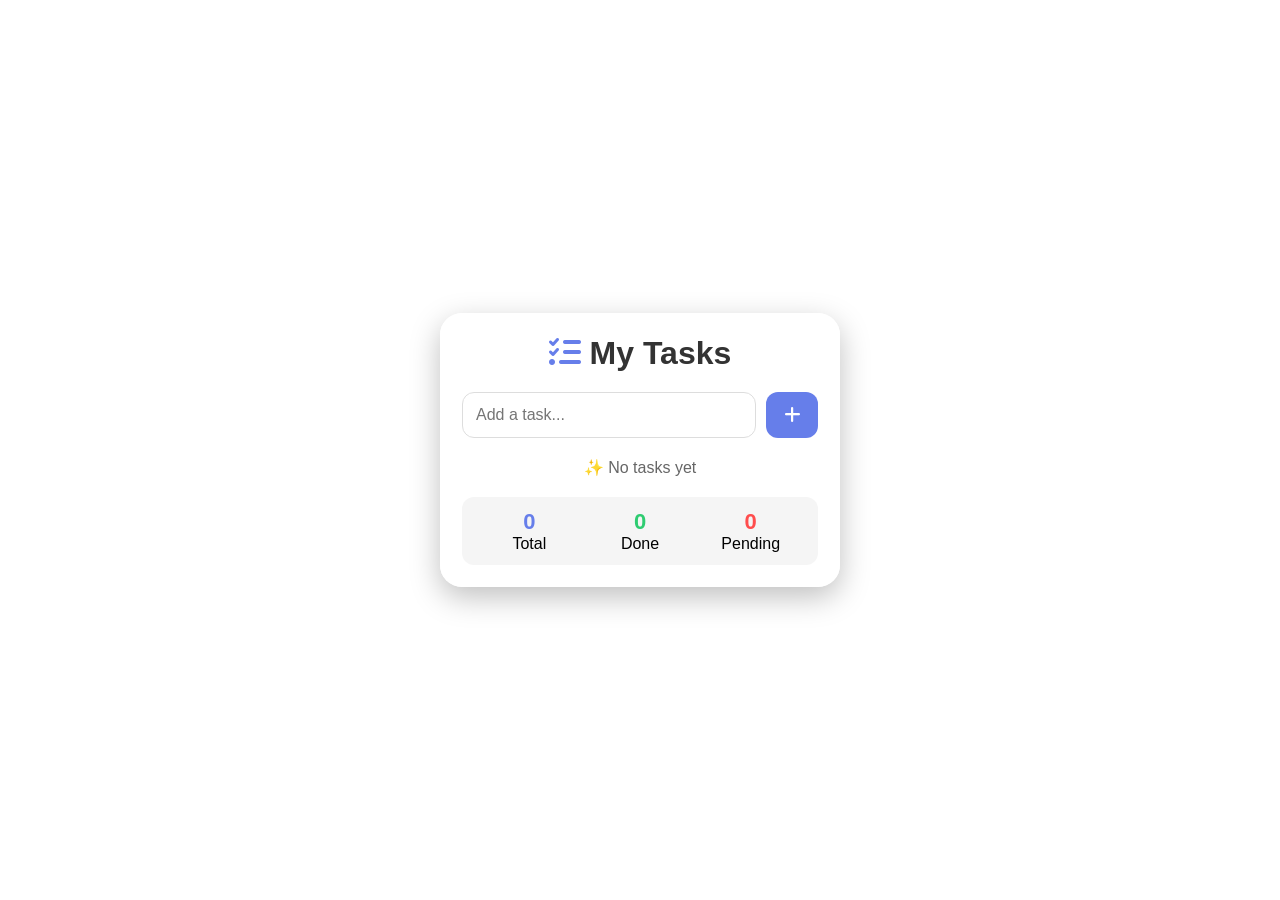
==== index.html @ 92fb32b6 "Add files via upload" ====
<!DOCTYPE html>
<html lang="en">
<head>
<meta charset="UTF-8">
<meta name="viewport" content="width=device-width, initial-scale=1.0">
<title>To Do List</title>

<link rel="stylesheet" href="https://cdnjs.cloudflare.com/ajax/libs/font-awesome/6.5.0/css/all.min.css">

<style>

*{
  margin:0;
  padding:0;
  box-sizing:border-box;
}

body{
  font-family: Arial, sans-serif;
  height:100vh;
  display:flex;
  justify-content:center;
  align-items:center;

  /* 🖼️ الخلفية الجديدة */
  background-image:url('https://img.pikbest.com/backgrounds/20220203/artificial-intelligence-machine-data-technology-concept-banner-webpage-ui-illustration_6262239.jpg!w700wp');

  background-size:cover;
  background-position:center;
  background-repeat:no-repeat;
}

/* ✅ الفورجراوند ثابت */
.app{
  width:400px;
  background:rgba(255,255,255,0.92);
  backdrop-filter:blur(8px);

  padding:22px;
  border-radius:22px;
  box-shadow:0 10px 30px rgba(0,0,0,0.25);
}

h2{
  text-align:center;
  margin-bottom:20px;
  color:#333;
  font-size:32px;
}

.title-icon{
  color:#667eea;
}

.input-box{
  display:flex;
  gap:10px;
}

input{
  flex:1;
  padding:13px;
  border:1px solid #ddd;
  border-radius:12px;
  outline:none;
  font-size:16px;
}

input:focus{
  border-color:#667eea;
}

.add{
  width:52px;
  border:none;
  border-radius:12px;
  background:#667eea;
  color:white;
  cursor:pointer;
  font-size:18px;
}

ul{
  list-style:none;
  margin-top:20px;
}

li{
  display:flex;
  justify-content:space-between;
  align-items:center;
  padding:14px;
  margin-top:12px;
  border-radius:16px;
}

/* 🔴 غير مكتملة */
.pending{
  background:#ffe5e5;
  border-right:6px solid #ff4d4d;
}

/* 🟢 مكتملة */
.done{
  background:#e8fff0;
  border-right:6px solid #2ecc71;
}

.done .task-text{
  text-decoration:line-through;
  opacity:0.6;
}

.task-left{
  display:flex;
  align-items:center;
  gap:12px;
}

.task-text{
  font-size:17px;
  color:#333;
}

.delete{
  border:none;
  background:none;
  color:#ff4d4d;
  font-size:20px;
  cursor:pointer;
}

/* ✅ Switch */

.switch{
  position:relative;
  width:50px;
  height:28px;
}

.switch input{
  display:none;
}

.slider{
  position:absolute;
  inset:0;
  background:#ddd;
  border-radius:30px;
  cursor:pointer;
  transition:0.3s;
}

.slider::before{
  content:"";
  position:absolute;
  width:22px;
  height:22px;
  left:3px;
  top:3px;
  background:white;
  border-radius:50%;
  transition:0.3s;
}

.switch input:checked + .slider{
  background:#667eea;
}

.switch input:checked + .slider::before{
  transform:translateX(22px);
}

.empty{
  text-align:center;
  color:#666;
  margin-top:20px;
}

.stats{
  margin-top:20px;
  display:flex;
  justify-content:space-between;
  background:#f5f5f5;
  padding:12px;
  border-radius:12px;
}

.stats div{
  text-align:center;
  flex:1;
}

.stats span{
  display:block;
  font-size:22px;
  font-weight:bold;
}

.total span{
  color:#667eea;
}

.completed span{
  color:#2ecc71;
}

.pending-stat span{
  color:#ff4d4d;
}

</style>
</head>

<body>

<div class="app">

  <h2>
    <i class="fa-solid fa-list-check title-icon"></i>
    My Tasks
  </h2>

  <div class="input-box">

    <input id="taskInput" placeholder="Add a task..." />

    <button class="add" onclick="addTask()">
      <i class="fa-solid fa-plus"></i>
    </button>

  </div>

  <ul id="list"></ul>

  <div class="stats">

    <div class="total">
      <span id="total">0</span>
      Total
    </div>

    <div class="completed">
      <span id="completed">0</span>
      Done
    </div>

    <div class="pending-stat">
      <span id="pending">0</span>
      Pending
    </div>

  </div>

</div>

<script>

let tasks = [];

function addTask(){

  let input = document.getElementById("taskInput");

  let text = input.value.trim();

  if(text === "") return;

  tasks.push({
    id: Date.now(),
    text: text,
    done: false
  });

  input.value = "";

  render();
}

function toggleTask(id){

  let task = tasks.find(t => t.id === id);

  task.done = !task.done;

  render();
}

function deleteTask(id){

  tasks = tasks.filter(t => t.id !== id);

  render();
}

function render(){

  let list = document.getElementById("list");

  list.innerHTML = "";

  if(tasks.length === 0){

    list.innerHTML = `
      <div class="empty">
        ✨ No tasks yet
      </div>
    `;
  }

  tasks.forEach(t => {

    let li = document.createElement("li");

    li.className = t.done ? "done" : "pending";

    li.innerHTML = `

      <div class="task-left">

        <label class="switch">
          <input 
            type="checkbox"
            ${t.done ? "checked" : ""}
            onchange="toggleTask(${t.id})"
          >
          <span class="slider"></span>
        </label>

        <span class="task-text">
          ${t.text}
        </span>

      </div>

      <button class="delete" onclick="deleteTask(${t.id})">
        <i class="fa-solid fa-trash"></i>
      </button>

    `;

    list.appendChild(li);

  });

  updateStats();
}

function updateStats(){

  let total = tasks.length;

  let completed = tasks.filter(t => t.done).length;

  let pending = total - completed;

  document.getElementById("total").textContent = total;
  document.getElementById("completed").textContent = completed;
  document.getElementById("pending").textContent = pending;
}

document
.getElementById("taskInput")
.addEventListener("keydown", function(e){

  if(e.key === "Enter"){
    addTask();
  }

});

render();

</script>

</body>
</html>
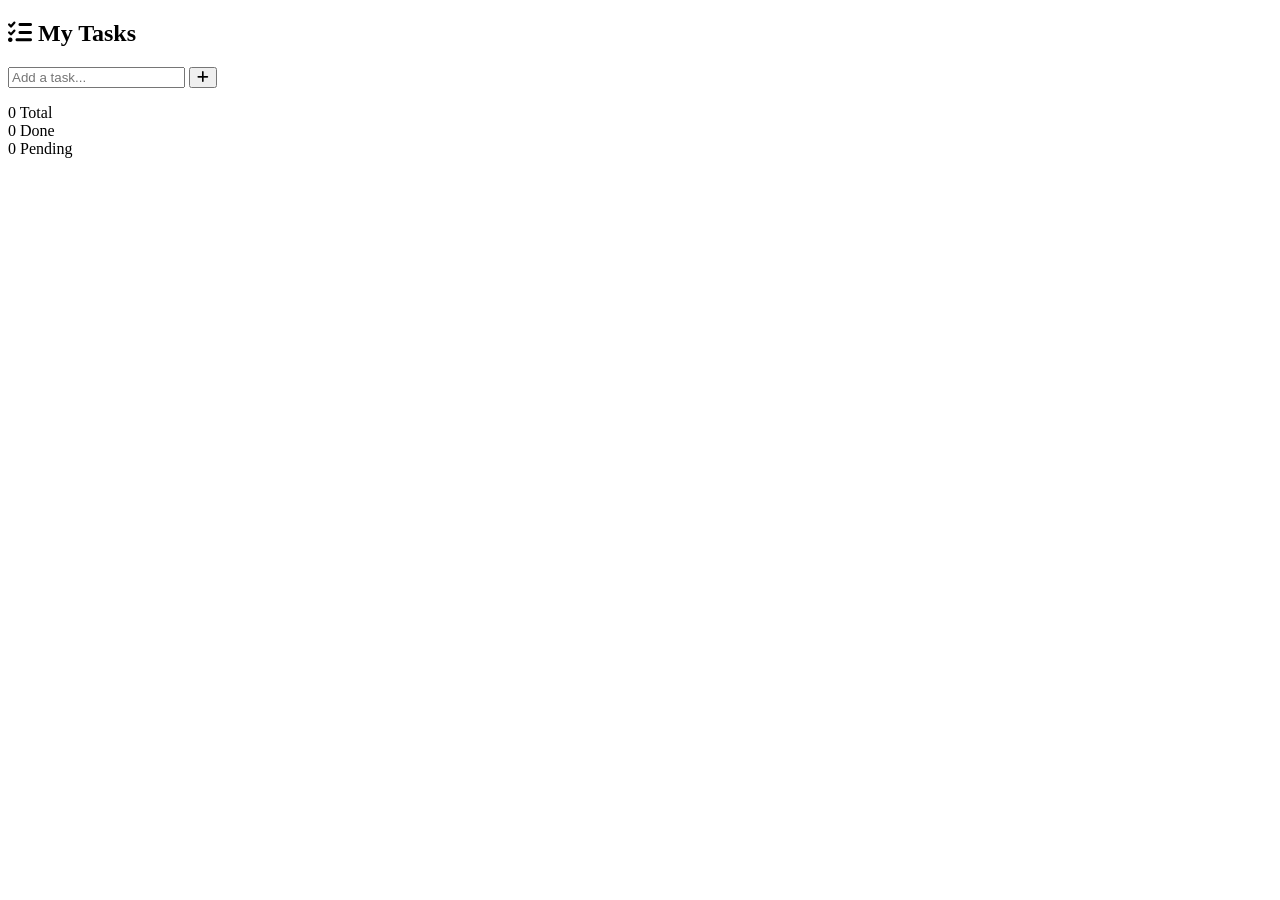
==== commit 51888625: "Add files via upload" ====
--- a/index.html
+++ b/index.html
@@ -1,377 +1,58 @@
 <!DOCTYPE html>
 <html lang="en">
 <head>
-<meta charset="UTF-8">
-<meta name="viewport" content="width=device-width, initial-scale=1.0">
-<title>To Do List</title>
+  <meta charset="UTF-8" />
+  <meta name="viewport" content="width=device-width, initial-scale=1.0"/>
+  <title>To Do List</title>
 
-<link rel="stylesheet" href="https://cdnjs.cloudflare.com/ajax/libs/font-awesome/6.5.0/css/all.min.css">
+  <link rel="stylesheet" href="https://cdnjs.cloudflare.com/ajax/libs/font-awesome/6.5.0/css/all.min.css">
 
-<style>
-
-*{
-  margin:0;
-  padding:0;
-  box-sizing:border-box;
-}
-
-body{
-  font-family: Arial, sans-serif;
-  height:100vh;
-  display:flex;
-  justify-content:center;
-  align-items:center;
-
-  /* 🖼️ الخلفية الجديدة */
-  background-image:url('https://img.pikbest.com/backgrounds/20220203/artificial-intelligence-machine-data-technology-concept-banner-webpage-ui-illustration_6262239.jpg!w700wp');
-
-  background-size:cover;
-  background-position:center;
-  background-repeat:no-repeat;
-}
-
-/* ✅ الفورجراوند ثابت */
-.app{
-  width:400px;
-  background:rgba(255,255,255,0.92);
-  backdrop-filter:blur(8px);
-
-  padding:22px;
-  border-radius:22px;
-  box-shadow:0 10px 30px rgba(0,0,0,0.25);
-}
-
-h2{
-  text-align:center;
-  margin-bottom:20px;
-  color:#333;
-  font-size:32px;
-}
-
-.title-icon{
-  color:#667eea;
-}
-
-.input-box{
-  display:flex;
-  gap:10px;
-}
-
-input{
-  flex:1;
-  padding:13px;
-  border:1px solid #ddd;
-  border-radius:12px;
-  outline:none;
-  font-size:16px;
-}
-
-input:focus{
-  border-color:#667eea;
-}
-
-.add{
-  width:52px;
-  border:none;
-  border-radius:12px;
-  background:#667eea;
-  color:white;
-  cursor:pointer;
-  font-size:18px;
-}
-
-ul{
-  list-style:none;
-  margin-top:20px;
-}
-
-li{
-  display:flex;
-  justify-content:space-between;
-  align-items:center;
-  padding:14px;
-  margin-top:12px;
-  border-radius:16px;
-}
-
-/* 🔴 غير مكتملة */
-.pending{
-  background:#ffe5e5;
-  border-right:6px solid #ff4d4d;
-}
-
-/* 🟢 مكتملة */
-.done{
-  background:#e8fff0;
-  border-right:6px solid #2ecc71;
-}
-
-.done .task-text{
-  text-decoration:line-through;
-  opacity:0.6;
-}
-
-.task-left{
-  display:flex;
-  align-items:center;
-  gap:12px;
-}
-
-.task-text{
-  font-size:17px;
-  color:#333;
-}
-
-.delete{
-  border:none;
-  background:none;
-  color:#ff4d4d;
-  font-size:20px;
-  cursor:pointer;
-}
-
-/* ✅ Switch */
-
-.switch{
-  position:relative;
-  width:50px;
-  height:28px;
-}
-
-.switch input{
-  display:none;
-}
-
-.slider{
-  position:absolute;
-  inset:0;
-  background:#ddd;
-  border-radius:30px;
-  cursor:pointer;
-  transition:0.3s;
-}
-
-.slider::before{
-  content:"";
-  position:absolute;
-  width:22px;
-  height:22px;
-  left:3px;
-  top:3px;
-  background:white;
-  border-radius:50%;
-  transition:0.3s;
-}
-
-.switch input:checked + .slider{
-  background:#667eea;
-}
-
-.switch input:checked + .slider::before{
-  transform:translateX(22px);
-}
-
-.empty{
-  text-align:center;
-  color:#666;
-  margin-top:20px;
-}
-
-.stats{
-  margin-top:20px;
-  display:flex;
-  justify-content:space-between;
-  background:#f5f5f5;
-  padding:12px;
-  border-radius:12px;
-}
-
-.stats div{
-  text-align:center;
-  flex:1;
-}
-
-.stats span{
-  display:block;
-  font-size:22px;
-  font-weight:bold;
-}
-
-.total span{
-  color:#667eea;
-}
-
-.completed span{
-  color:#2ecc71;
-}
-
-.pending-stat span{
-  color:#ff4d4d;
-}
-
-</style>
+  <link rel="stylesheet" href="style.css">
 </head>
 
 <body>
 
-<div class="app">
+  <div class="app">
 
-  <h2>
-    <i class="fa-solid fa-list-check title-icon"></i>
-    My Tasks
-  </h2>
+    <h2>
+      <i class="fa-solid fa-list-check title-icon"></i>
+      My Tasks
+    </h2>
 
-  <div class="input-box">
+    <div class="input-box">
 
-    <input id="taskInput" placeholder="Add a task..." />
+      <input id="taskInput" placeholder="Add a task..." />
 
-    <button class="add" onclick="addTask()">
-      <i class="fa-solid fa-plus"></i>
-    </button>
+      <button class="add" onclick="addTask()">
+        <i class="fa-solid fa-plus"></i>
+      </button>
 
-  </div>
-
-  <ul id="list"></ul>
-
-  <div class="stats">
-
-    <div class="total">
-      <span id="total">0</span>
-      Total
     </div>
 
-    <div class="completed">
-      <span id="completed">0</span>
-      Done
-    </div>
+    <ul id="list"></ul>
 
-    <div class="pending-stat">
-      <span id="pending">0</span>
-      Pending
+    <div class="stats">
+
+      <div class="total">
+        <span id="total">0</span>
+        Total
+      </div>
+
+      <div class="completed">
+        <span id="completed">0</span>
+        Done
+      </div>
+
+      <div class="pending-stat">
+        <span id="pending">0</span>
+        Pending
+      </div>
+
     </div>
 
   </div>
 
-</div>
-
-<script>
-
-let tasks = [];
-
-function addTask(){
-
-  let input = document.getElementById("taskInput");
-
-  let text = input.value.trim();
-
-  if(text === "") return;
-
-  tasks.push({
-    id: Date.now(),
-    text: text,
-    done: false
-  });
-
-  input.value = "";
-
-  render();
-}
-
-function toggleTask(id){
-
-  let task = tasks.find(t => t.id === id);
-
-  task.done = !task.done;
-
-  render();
-}
-
-function deleteTask(id){
-
-  tasks = tasks.filter(t => t.id !== id);
-
-  render();
-}
-
-function render(){
-
-  let list = document.getElementById("list");
-
-  list.innerHTML = "";
-
-  if(tasks.length === 0){
-
-    list.innerHTML = `
-      <div class="empty">
-        ✨ No tasks yet
-      </div>
-    `;
-  }
-
-  tasks.forEach(t => {
-
-    let li = document.createElement("li");
-
-    li.className = t.done ? "done" : "pending";
-
-    li.innerHTML = `
-
-      <div class="task-left">
-
-        <label class="switch">
-          <input 
-            type="checkbox"
-            ${t.done ? "checked" : ""}
-            onchange="toggleTask(${t.id})"
-          >
-          <span class="slider"></span>
-        </label>
-
-        <span class="task-text">
-          ${t.text}
-        </span>
-
-      </div>
-
-      <button class="delete" onclick="deleteTask(${t.id})">
-        <i class="fa-solid fa-trash"></i>
-      </button>
-
-    `;
-
-    list.appendChild(li);
-
-  });
-
-  updateStats();
-}
-
-function updateStats(){
-
-  let total = tasks.length;
-
-  let completed = tasks.filter(t => t.done).length;
-
-  let pending = total - completed;
-
-  document.getElementById("total").textContent = total;
-  document.getElementById("completed").textContent = completed;
-  document.getElementById("pending").textContent = pending;
-}
-
-document
-.getElementById("taskInput")
-.addEventListener("keydown", function(e){
-
-  if(e.key === "Enter"){
-    addTask();
-  }
-
-});
-
-render();
-
-</script>
+  <script src="script.js"></script>
 
 </body>
 </html>
